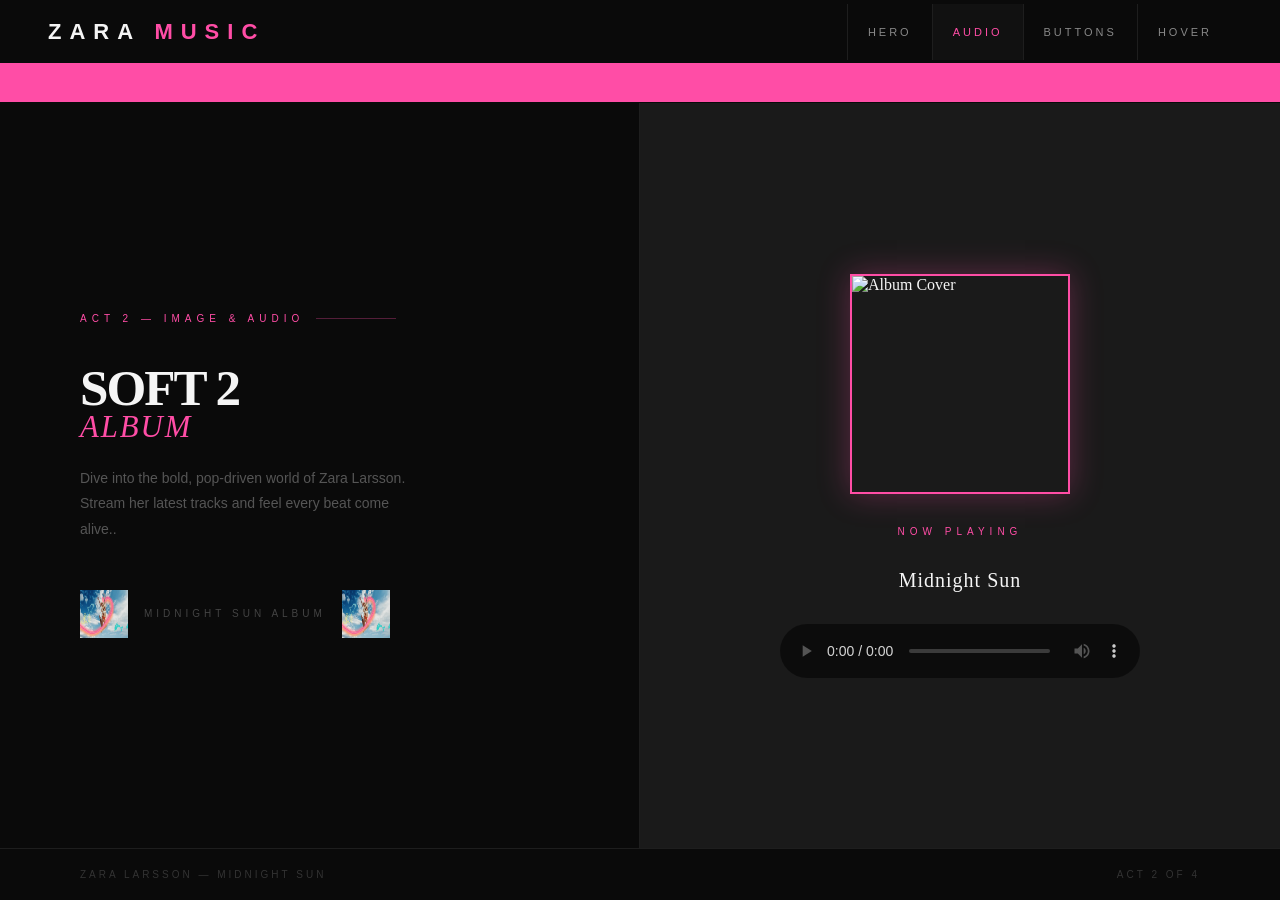
==== act 4.html @ a711c50c "Add files via upload" ====
<!DOCTYPE html>
<html>
<head>
    <title>Act 4 — Audio</title>
    <link rel="icon" href="zaral.png" type="image/png">
    <link rel="stylesheet" href="theme.css">
    <style>
        .audio-page {
            min-height: calc(100vh - 64px);
            display: grid;
            grid-template-rows: auto 1fr auto;
        }
        .ticker {
            background: var(--pink);
            overflow: hidden;
            white-space: nowrap;
            padding: 10px 0;
            border-bottom: 1px solid #0a0a0a;
        }
        .ticker-inner {
            display: inline-block;
            padding-left: 100%;
            animation: ticker 22s linear infinite;
            font-size: 12px;
            letter-spacing: 4px;
            text-transform: uppercase;
            font-family: Arial, sans-serif;
            font-weight: 700;
            color: var(--black);
        }
        @keyframes ticker {
            0% { transform: translateX(0); }
            100% { transform: translateX(-100%); }
        }
        .audio-main {
            display: grid;
            grid-template-columns: 1fr 1fr;
        }
        .audio-info {
            padding: 80px;
            display: flex;
            flex-direction: column;
            justify-content: center;
            border-right: 1px solid #1e1e1e;
        }
        .audio-info .section-label { margin-bottom: 40px; }
        .album-name {
            font-size: clamp(40px, 4vw, 72px);
            font-weight: 900;
            text-transform: uppercase;
            letter-spacing: -2px;
            line-height: 0.95;
            margin-bottom: 24px;
        }
        .album-name em {
            display: block;
            font-style: italic;
            font-weight: 400;
            color: var(--pink);
            font-size: 0.6em;
            letter-spacing: 2px;
        }
        .album-desc {
            font-size: 14px;
            color: #555;
            line-height: 1.8;
            font-family: Arial, sans-serif;
            max-width: 340px;
            margin-bottom: 48px;
        }
        .gif-strip { display: flex; align-items: center; gap: 16px; }
        .gif-strip img { width: 48px; height: 48px; }
        .gif-strip span {
            font-size: 10px;
            letter-spacing: 4px;
            text-transform: uppercase;
            color: #444;
            font-family: Arial, sans-serif;
        }
        .audio-player {
            background: var(--gray);
            display: flex;
            flex-direction: column;
            align-items: center;
            justify-content: center;
            padding: 80px;
            gap: 32px;
        }
        .album-cover {
            width: 220px;
            height: 220px;
            object-fit: cover;
            border: 2px solid var(--pink);
            box-shadow: 0 0 30px rgba(255,77,166,0.3);
        }
        .player-label {
            font-size: 10px;
            letter-spacing: 5px;
            text-transform: uppercase;
            color: var(--pink);
            font-family: Arial, sans-serif;
        }
        .player-title {
            font-size: 20px;
            font-weight: 400;
            text-align: center;
            color: var(--white);
            letter-spacing: 1px;
        }
        audio {
            width: 100%;
            max-width: 360px;
            filter: invert(1) sepia(1) saturate(0) brightness(0.8);
        }
        .audio-bottom {
            border-top: 1px solid #1e1e1e;
            padding: 20px 80px;
            display: flex;
            justify-content: space-between;
            align-items: center;
        }
        .audio-bottom span {
            font-size: 10px;
            letter-spacing: 3px;
            text-transform: uppercase;
            color: #333;
            font-family: Arial, sans-serif;
        }
    </style>
</head>
<body>
<nav>
    <div class="nav-logo">Zara <span>Music</span></div>
    <div class="nav-links">
        <a href="act 5.html">Hero</a>
        <a href="act 4.html" class="active">Audio</a>
        <a href="act  2.html">Buttons</a>
        <a href="act 3.html">Hover</a>
    </div>
</nav>

<div class="audio-page">
    <div class="ticker">
        <span class="ticker-inner">🎵 Zara Larsson — Midnight Sun &nbsp;&nbsp;•&nbsp;&nbsp; Midnight Sun Album &nbsp;&nbsp;•&nbsp;&nbsp; Now Streaming &nbsp;&nbsp;•&nbsp;&nbsp; Zara Larsson — Prettiest Thing I've Ever Seen &nbsp;&nbsp;•&nbsp;&nbsp; SOFT 2 Album &nbsp;&nbsp;•&nbsp;&nbsp;</span>
    </div>
    <div class="audio-main">
        <div class="audio-info">
            <p class="section-label">Act 2 — Image & Audio</p>
            <h2 class="album-name">Soft 2<em>Album</em></h2>
            <p class="album-desc">Dive into the bold, pop-driven world of Zara Larsson. Stream her latest tracks and feel every beat come alive..</p>
            <div class="gif-strip">
                <img src="zara-larsson-midnight-sun.gif" alt="rocking">
                <span>Midnight Sun Album</span>
                <img src="zara-larsson-midnight-sun.gif" alt="rocking">
            </div>
        </div>
        <div class="audio-player">
            <img class="album-cover" src="Zaramidnight.png" alt="Album Cover">
            <p class="player-label">Now Playing</p>
            <p class="player-title">Midnight Sun</p>
            <audio controls>
                <source src="Midnight Sun - Zara Larsson.mp3" type="audio/mpeg">
            </audio>
        </div>
    </div>
    <div class="audio-bottom">
        <span>Zara Larsson — Midnight Sun</span>
        <span>Act 2 of 4</span>
    </div>
</div>

</body>
</html>
---- theme.css ----
* { box-sizing: border-box; margin: 0; padding: 0; }

:root {
    --pink: #ff4da6;
    --pink-light: #ff80c0;
    --black: #0a0a0a;
    --white: #f5f5f5;
    --gray: #1a1a1a;
    --mid: #2e2e2e;
}

body {
    font-family: 'Georgia', serif;
    background: var(--black);
    color: var(--white);
    min-height: 100vh;
}

nav {
    position: sticky;
    top: 0;
    z-index: 999;
    background: var(--black);
    border-bottom: 1px solid var(--pink);
    display: flex;
    align-items: center;
    justify-content: space-between;
    padding: 0 48px;
    height: 64px;
}

.nav-logo {
    font-size: 22px;
    font-weight: 900;
    letter-spacing: 8px;
    text-transform: uppercase;
    color: var(--white);
    font-family: Arial, sans-serif;
}

.nav-logo span { color: var(--pink); }

.nav-links { display: flex; gap: 0; }

.nav-links a {
    color: #888;
    text-decoration: none;
    font-size: 11px;
    letter-spacing: 3px;
    text-transform: uppercase;
    font-family: Arial, sans-serif;
    padding: 22px 20px;
    border-left: 1px solid #1e1e1e;
    transition: color 0.2s, background 0.2s;
}

.nav-links a:hover,
.nav-links a.active {
    color: var(--pink);
    background: #111;
}

/* SIDE PAGINATION */
.pagination-bar {
    position: fixed;
    right: 24px;
    top: 50%;
    transform: translateY(-50%);
    display: flex;
    flex-direction: column;
    gap: 10px;
    z-index: 998;
}

.page-btn {
    width: 36px;
    height: 36px;
    background: transparent;
    border: 1px solid #333;
    color: #555;
    font-size: 11px;
    font-family: Arial, sans-serif;
    cursor: pointer;
    transition: all 0.2s;
}

.page-btn:hover,
.page-btn.active {
    background: var(--pink);
    border-color: var(--pink);
    color: var(--black);
}

.page-btn.prev-next {
    width: 36px;
    height: 28px;
    font-size: 14px;
    padding: 0;
}

/* SECTION LABEL */
.section-label {
    font-size: 10px;
    letter-spacing: 5px;
    text-transform: uppercase;
    color: var(--pink);
    font-family: Arial, sans-serif;
    margin-bottom: 20px;
    display: flex;
    align-items: center;
    gap: 12px;
}

.section-label::after {
    content: '';
    flex: 1;
    height: 1px;
    background: var(--pink);
    opacity: 0.3;
    max-width: 80px;
}

/* BUTTON GRID */
.btn-grid { display: flex; flex-wrap: wrap; gap: 16px; }

.uberbutton { background-color: #000; border: none; color: white; padding: 15px 32px; font-size: 16px; cursor: pointer; }
.amazonbutton { background-color: rgb(255,216,20); border: none; color: #000; padding: 15px 32px; font-size: 16px; width: 200px; border-radius: 49px; cursor: pointer; }
.githubbutton { background-color: rgb(46,164,79); border: none; color: white; padding: 15px 32px; font-size: 16px; border-radius: 8px; font-weight: bold; cursor: pointer; }
.bootstrapbutton { background-color: rgb(121,82,179); border: none; color: white; padding: 15px 32px; font-size: 16px; font-weight: bold; border-radius: 8px; cursor: pointer; }
.bootstrap2button { background-color: white; border: 1px solid rgb(108,117,125); color: rgb(108,117,125); padding: 15px 32px; font-size: 16px; font-weight: bold; border-radius: 8px; cursor: pointer; }
.linkedinbutton { background-color: rgb(10,102,194); border: none; color: white; padding: 15px 32px; font-size: 16px; font-weight: bold; border-radius: 49px; cursor: pointer; }
.linkedin2button { background-color: white; border: 1px solid rgb(10,102,194); color: rgb(10,102,194); padding: 15px 32px; font-size: 16px; font-weight: bold; border-radius: 49px; cursor: pointer; }
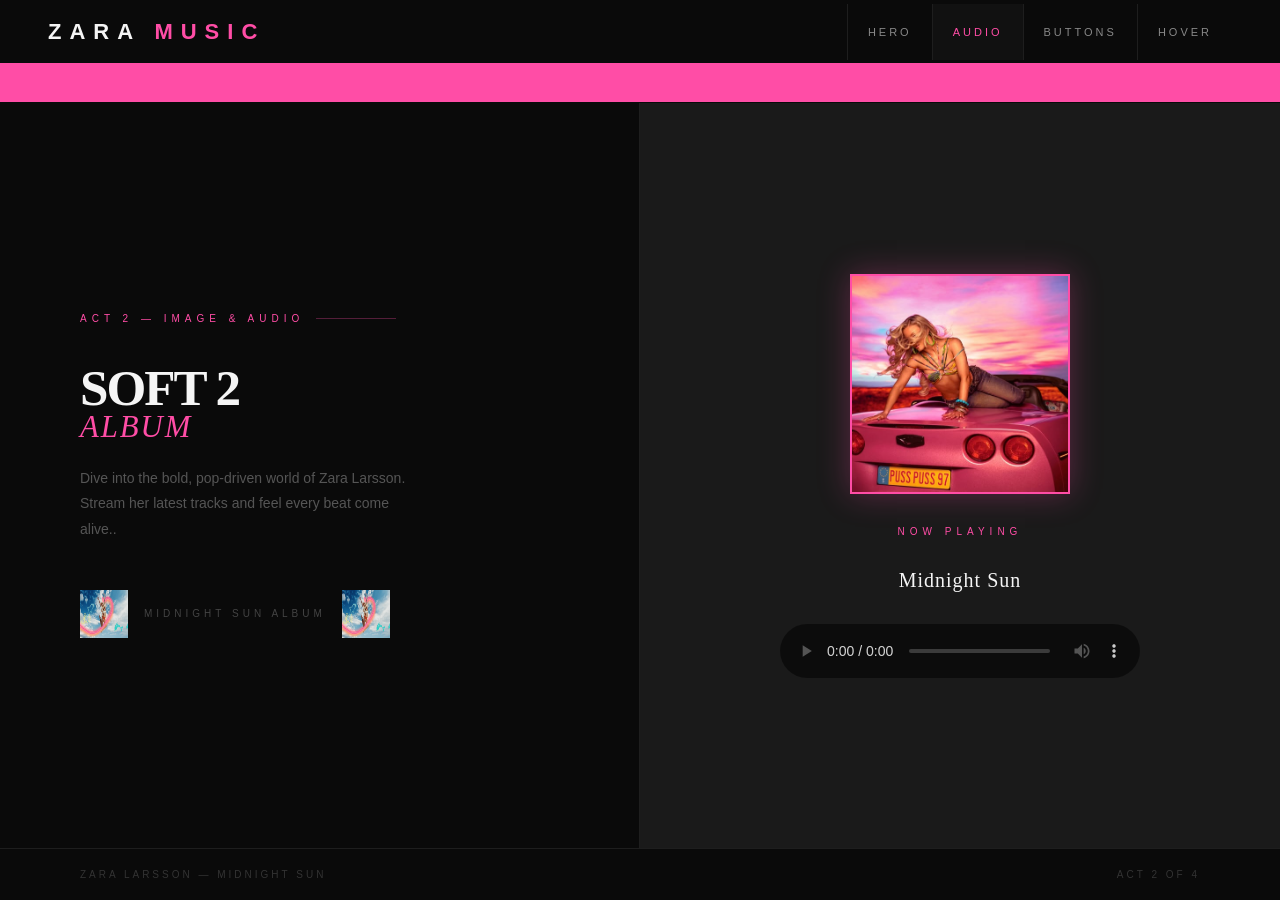
==== commit 700ae2ee: "Add files via upload" ====
--- a/act 4.html
+++ b/act 4.html
@@ -155,7 +155,7 @@
             </div>
         </div>
         <div class="audio-player">
-            <img class="album-cover" src="Zaramidnight.png" alt="Album Cover">
+            <img class="album-cover" src="zaral.png" alt="Album Cover">
             <p class="player-label">Now Playing</p>
             <p class="player-title">Midnight Sun</p>
             <audio controls>
